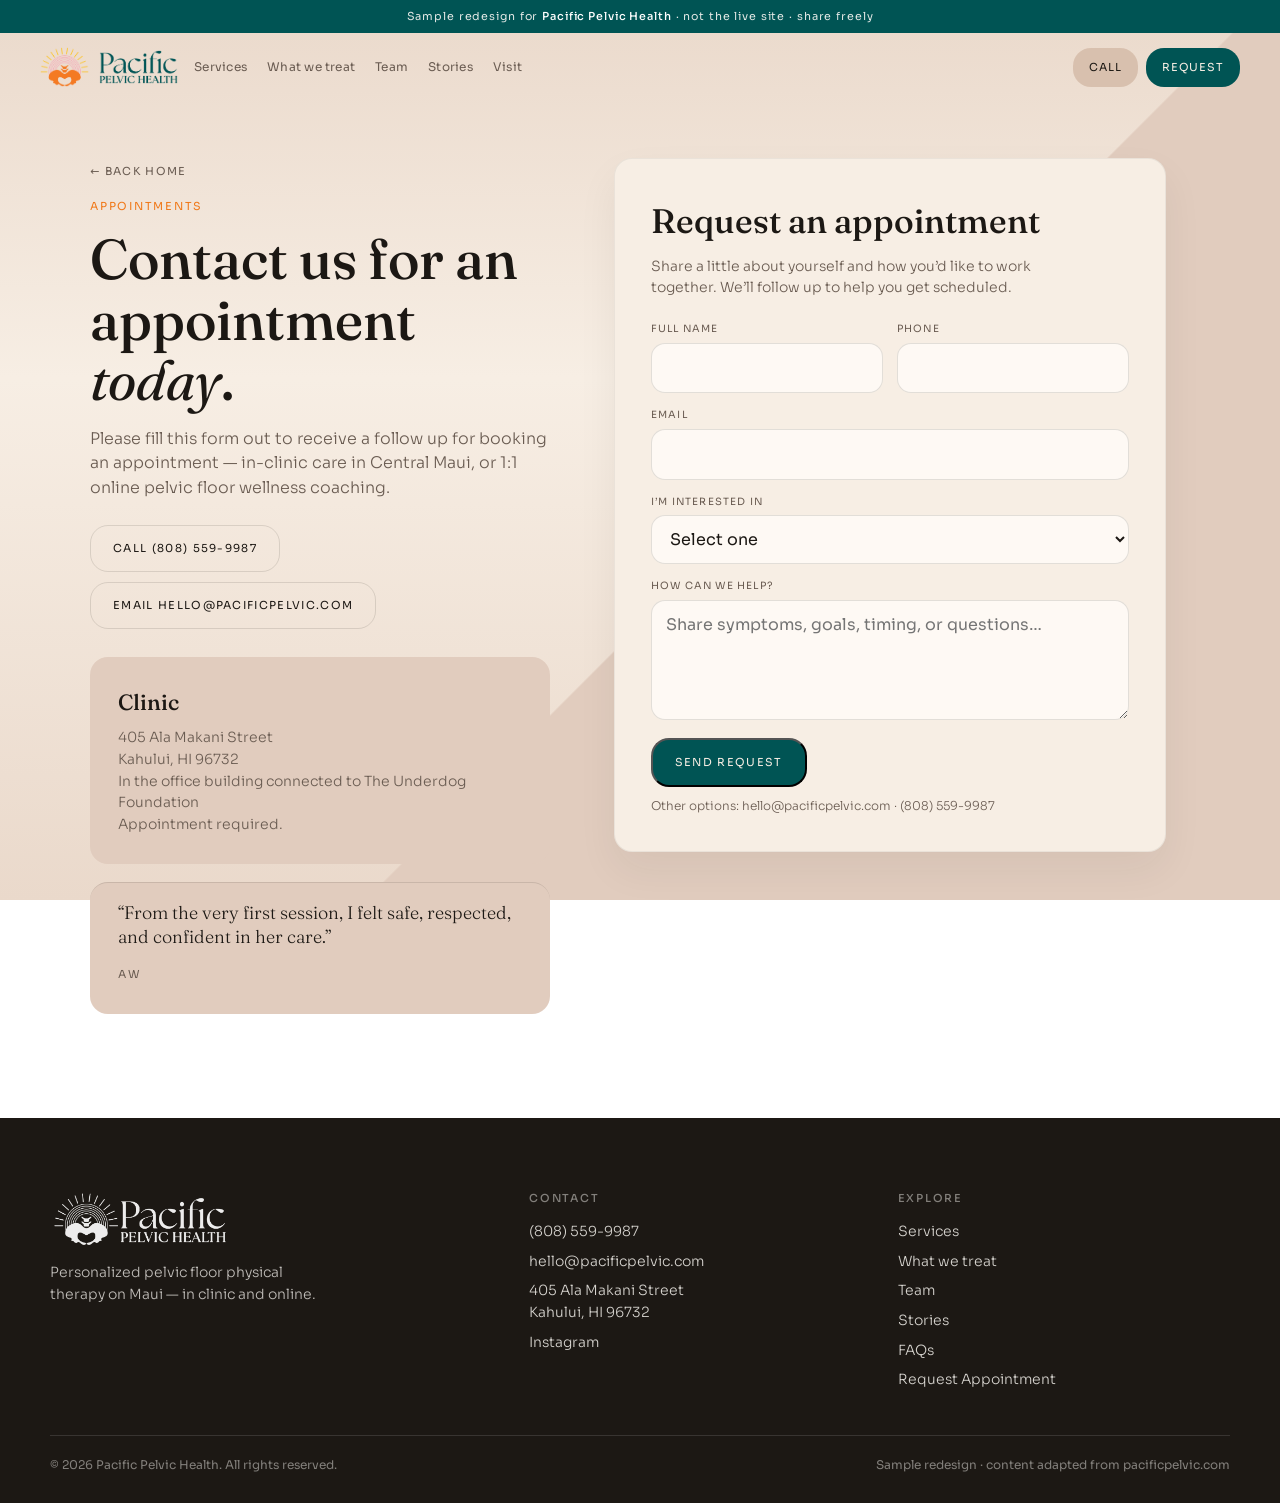
==== request.html @ 2a0bdef5 "Backup full Pacific Pelvic sample: pages, lightboxes, and mobile polish. Ship appointment/clinic/onl" ====
<!DOCTYPE html>
<html lang="en">
<head>
  <meta charset="UTF-8" />
  <meta name="viewport" content="width=device-width, initial-scale=1" />
  <title>Request Appointment — Pacific Pelvic Health Sample</title>
  <meta name="description" content="Contact Pacific Pelvic Health for an appointment today — in-clinic pelvic floor physical therapy or 1:1 online coaching." />
  <link rel="preconnect" href="https://fonts.googleapis.com" />
  <link rel="preconnect" href="https://fonts.gstatic.com" crossorigin />
  <link href="https://fonts.googleapis.com/css2?family=Fraunces:ital,opsz,wght@0,9..144,400;0,9..144,500;0,9..144,600;1,9..144,400;1,9..144,500&family=Sora:wght@300;400;500;600&display=swap" rel="stylesheet" />
  <link rel="stylesheet" href="styles.css" />
</head>
<body>
  <div class="sample-banner">Sample redesign for <strong>Pacific Pelvic Health</strong> · not the live site · share freely</div>

  <div class="nav-drawer-backdrop" id="navBackdrop" hidden></div>
  <header class="nav" id="nav">
    <a class="nav-brand" href="index.html" aria-label="Pacific Pelvic Health — home">
      <img class="nav-brand-mark" src="assets/pph-mark.png" alt="" width="48" height="39" decoding="async" />
      <img class="nav-brand-word" src="assets/pph-wordmark.png" alt="Pacific Pelvic Health" width="92" height="40" decoding="async" />
    </a>
    <nav class="nav-links" aria-label="Primary">
      <a href="index.html#care">Services</a>
      <a href="index.html#treat">What we treat</a>
      <a href="index.html#team">Team</a>
      <a href="index.html#voices">Stories</a>
      <a href="index.html#visit">Visit</a>
    </nav>
    <div class="nav-actions">
      <a class="nav-pill" href="tel:+18085599987">Call</a>
      <a class="nav-pill is-dark" href="request.html">Request</a>
      <button type="button" class="nav-menu-btn" id="navMenuBtn" aria-expanded="false" aria-controls="navDrawer">Menu</button>
    </div>
    <div class="nav-drawer" id="navDrawer" hidden>
      <a href="index.html#care">Services</a>
      <a href="index.html#treat">What we treat</a>
      <a href="index.html#team">Team</a>
      <a href="index.html#voices">Stories</a>
      <a href="index.html#visit">Visit</a>
      <a href="index.html#faqs">FAQs</a>
      <a href="request.html">Request Appointment</a>
    </div>
  </header>

  <main>
    <div class="request-layout">
      <div>
        <a class="back-link" href="index.html">← Back home</a>
        <p class="page-kicker">Appointments</p>
        <h1 class="page-title">Contact us for an appointment <em>today</em>.</h1>
        <p class="page-lead">Please fill this form out to receive a follow up for booking an appointment — in-clinic care in Central Maui, or 1:1 online pelvic floor wellness coaching.</p>
        <div class="page-actions" style="margin-bottom:28px;">
          <a class="btn btn-ghost" href="tel:+18085599987">Call (808) 559-9987</a>
          <a class="btn btn-ghost" href="mailto:hello@pacificpelvic.com">Email hello@pacificpelvic.com</a>
        </div>
        <div class="request-aside">
          <div class="request-card">
            <h3>Clinic</h3>
            <p>405 Ala Makani Street<br />Kahului, HI 96732<br />In the office building connected to The Underdog Foundation<br />Appointment required.</p>
          </div>
          <div class="request-card request-quote">
            <p>“From the very first session, I felt safe, respected, and confident in her care.”</p>
            <cite>AW</cite>
          </div>
        </div>
      </div>

      <div class="request-panel">
        <h2>Request an appointment</h2>
        <p>Share a little about yourself and how you’d like to work together. We’ll follow up to help you get scheduled.</p>
        <div class="request-success" id="requestSuccess" role="status">Thank you — this sample form is ready for booking. On the live site, your request would be sent to Pacific Pelvic Health for follow-up.</div>
        <form id="requestForm" novalidate>
          <div class="form-grid">
            <div class="form-field">
              <label for="name">Full name</label>
              <input id="name" name="name" type="text" autocomplete="name" required />
            </div>
            <div class="form-field">
              <label for="phone">Phone</label>
              <input id="phone" name="phone" type="tel" autocomplete="tel" required />
            </div>
            <div class="form-field is-full">
              <label for="email">Email</label>
              <input id="email" name="email" type="email" autocomplete="email" required />
            </div>
            <div class="form-field is-full">
              <label for="path">I’m interested in</label>
              <select id="path" name="path" required>
                <option value="">Select one</option>
                <option value="clinic">In-clinic pelvic floor physical therapy</option>
                <option value="online">1:1 online pelvic floor wellness coaching</option>
                <option value="either">Not sure yet — help me choose</option>
              </select>
            </div>
            <div class="form-field is-full">
              <label for="message">How can we help?</label>
              <textarea id="message" name="message" placeholder="Share symptoms, goals, timing, or questions…"></textarea>
            </div>
          </div>
          <div class="form-actions">
            <button type="submit" class="btn btn-sea">Send request</button>
            <span class="form-note">Other options: <a href="mailto:hello@pacificpelvic.com">hello@pacificpelvic.com</a> · <a href="tel:+18085599987">(808) 559-9987</a></span>
          </div>
        </form>
      </div>
    </div>
  </main>

  <footer class="site-footer">
    <div class="footer-grid">
      <div class="footer-brand">
        <img src="assets/pph-logo.png" alt="Pacific Pelvic Health" width="180" height="58" decoding="async" />
        <p>Personalized pelvic floor physical therapy on Maui — in clinic and online.</p>
      </div>
      <div class="footer-col">
        <h4>Contact</h4>
        <a href="tel:+18085599987">(808) 559-9987</a>
        <a href="mailto:hello@pacificpelvic.com">hello@pacificpelvic.com</a>
        <p>405 Ala Makani Street<br />Kahului, HI 96732</p>
        <a href="https://instagram.com/pacificpelvichealth" target="_blank" rel="noopener">Instagram</a>
      </div>
      <div class="footer-col">
        <h4>Explore</h4>
        <a href="index.html#care">Services</a>
        <a href="index.html#treat">What we treat</a>
        <a href="index.html#team">Team</a>
        <a href="index.html#voices">Stories</a>
        <a href="index.html#faqs">FAQs</a>
        <a href="request.html">Request Appointment</a>
      </div>
    </div>
    <div class="footer-bottom">
      <span>© <span id="year"></span> Pacific Pelvic Health. All rights reserved.</span>
      <span>Sample redesign · content adapted from pacificpelvic.com</span>
    </div>
  </footer>

  <script src="site-nav.js"></script>
  <script>
    (function () {
      const form = document.getElementById('requestForm');
      const success = document.getElementById('requestSuccess');
      if (!form || !success) return;
      form.addEventListener('submit', (e) => {
        e.preventDefault();
        if (!form.checkValidity()) {
          form.reportValidity();
          return;
        }
        success.classList.add('is-visible');
        form.reset();
        success.scrollIntoView({ behavior: 'smooth', block: 'nearest' });
      });
    })();
  </script>
</body>
</html>
---- styles.css ----
:root {
      --ink: #1c1814;
      --ink-soft: #6a5c52;
      --cream: #ead9cb;
      --cream-deep: #e1ccbe;
      --paper: #f7eee4;
      --sea: #005454;
      --sea-soft: #d8c0ae;
      --lagoon: #f07818;
      --blush: #f09ca8;
      --gold: #fcb40c;
      --line: rgba(28, 24, 20, 0.12);
      --font-display: "Fraunces", Georgia, serif;
      --font-sans: "Sora", system-ui, sans-serif;
      --ease: cubic-bezier(0.22, 1, 0.36, 1);
      --radius: 18px;
      --radius-sm: 14px;
      --radius-arch: 180px 180px 18px 18px;
      --nav-h: 72px;
    }
    * { box-sizing: border-box; margin: 0; padding: 0; }
    html { scroll-behavior: smooth; }
    body {
      font-family: var(--font-sans);
      color: var(--ink);
      background:
        linear-gradient(135deg, transparent 58%, var(--cream-deep) 58.1%),
        linear-gradient(180deg, var(--cream) 0%, var(--paper) 42%, var(--cream) 100%);
      background-attachment: fixed;
      line-height: 1.55;
      -webkit-font-smoothing: antialiased;
    }
    a { color: inherit; text-decoration: none; }
    img { display: block; max-width: 100%; }
    button { font: inherit; }

    .sample-banner {
      position: sticky; top: 0; z-index: 60;
      background: var(--sea);
      color: rgba(255,252,248,0.88);
      font-size: 11px; letter-spacing: 0.08em;
      text-align: center; padding: 8px 16px;
    }
    .sample-banner strong { color: #fff; font-weight: 500; }

    .nav {
      position: sticky; top: 33px; z-index: 50;
      display: flex; align-items: center; justify-content: space-between; gap: 16px;
      padding: 14px clamp(16px, 4vw, 40px);
      background: transparent;
      border-bottom: 1px solid transparent;
      transition: background 0.35s ease, border-color 0.35s ease, box-shadow 0.35s ease, backdrop-filter 0.35s ease;
    }
    .nav.is-solid {
      background: rgba(255, 252, 248, 0.94);
      backdrop-filter: blur(14px);
      border-bottom-color: rgba(28, 24, 20, 0.08);
      box-shadow: 0 10px 30px rgba(28, 24, 20, 0.04);
    }
    .nav-brand { display: flex; align-items: center; gap: 10px; line-height: 0; z-index: 1; }
    .nav-brand-mark { height: 40px; width: auto; }
    .nav-brand-word { height: 34px; width: auto; }
    .nav-links {
      display: flex; align-items: center; gap: 20px;
      font-size: 12px; color: var(--ink-soft); letter-spacing: 0.02em;
    }
    .nav-links a:hover { color: var(--ink); }
    .nav-actions { display: flex; gap: 8px; flex-shrink: 0; margin-left: auto; }
    .nav-pill {
      font-size: 11px; letter-spacing: 0.08em; text-transform: uppercase;
      padding: 11px 16px; background: var(--sea-soft); color: var(--ink);
      border-radius: var(--radius);
      transition: background 0.25s var(--ease), transform 0.25s var(--ease);
    }
    .nav-pill:hover { background: #cbb29e; transform: translateY(-1px); }
    .nav-pill.is-dark { background: var(--sea); color: var(--paper); }
    .nav-pill.is-dark:hover { background: #046868; }

    .btn {
      display: inline-flex; align-items: center; justify-content: center;
      font-size: 11px; letter-spacing: 0.12em; text-transform: uppercase;
      padding: 14px 22px;
      border-radius: var(--radius);
      transition: transform 0.25s var(--ease), background 0.25s, color 0.25s, border-color 0.25s;
    }
    .btn-primary { background: var(--sea-soft); color: var(--ink); }
    .btn-primary:hover { transform: translateY(-1px); background: #cbb29e; }
    .btn-ghost { border: 1px solid var(--line); color: var(--ink); background: transparent; }
    .btn-ghost:hover { border-color: var(--ink); }
    .btn-sea { background: var(--sea); color: var(--paper); }
    .btn-sea:hover { background: #046868; transform: translateY(-1px); }

    .hero {
      display: grid; grid-template-columns: 1.05fr 0.95fr;
      gap: clamp(28px, 5vw, 64px); align-items: center;
      max-width: 1240px; margin: 0 auto;
      padding: clamp(28px, 6vh, 64px) clamp(16px, 5vw, 48px) clamp(48px, 8vh, 88px);
      min-height: calc(100svh - 100px);
    }
    .hero-copy { animation: rise 1s var(--ease) both; max-width: 34rem; }
    .hero-eyebrow {
      display: inline-flex; align-items: center; gap: 12px;
      font-family: var(--font-display); font-size: 15px; color: var(--sea); margin-bottom: 20px;
    }
    .hero-eyebrow::before { content: ""; width: 28px; height: 1px; background: var(--sea); }
    .hero-brand {
      font-family: var(--font-display);
      font-size: clamp(38px, 6.2vw, 66px); font-weight: 500;
      line-height: 1.02; letter-spacing: -0.025em; margin-bottom: 16px; max-width: 12ch;
    }
    .hero-rule { width: 72px; height: 1px; background: var(--line); margin: 0 0 18px; border: 0; }
    .hero-lead {
      font-family: var(--font-display); font-style: italic;
      font-size: clamp(16px, 2vw, 20px); font-weight: 400; color: var(--ink-soft);
      line-height: 1.4; max-width: 30ch; margin-bottom: 28px;
    }
    .hero-actions { display: flex; flex-wrap: wrap; gap: 10px; }
    .hero-media { position: relative; animation: rise 1.15s var(--ease) 0.12s both; }
    .hero-media-frame {
      border-radius: var(--radius-arch); overflow: hidden; aspect-ratio: 4 / 5;
      background: var(--cream-deep); box-shadow: 0 30px 70px rgba(26, 36, 40, 0.12);
    }
    .hero-media-frame img {
      width: 100%; height: 100%; object-fit: cover; object-position: center 20%;
      transform: scale(1.04); animation: heroSettle 2.6s var(--ease) both;
    }
    .hero-media-accent {
      position: absolute; inset: auto -8% -6% auto; width: 42%; aspect-ratio: 1;
      background: linear-gradient(145deg, var(--blush), var(--cream-deep) 55%, rgba(240,120,24,0.35));
      border-radius: 50%; z-index: -1; opacity: 0.55;
    }

    .section { padding: clamp(56px, 9vw, 104px) clamp(16px, 5vw, 48px); }
    .section-inner { max-width: 1180px; margin: 0 auto; }
    .section-label {
      font-size: 11px; letter-spacing: 0.18em; text-transform: uppercase;
      color: var(--lagoon); margin-bottom: 14px;
    }
    .section-title {
      font-family: var(--font-display);
      font-size: clamp(30px, 4.8vw, 50px); font-weight: 500;
      line-height: 1.05; letter-spacing: -0.02em; max-width: 16ch; margin-bottom: 16px;
    }
    .section-title em { font-style: italic; font-weight: 400; }
    .section-copy { max-width: 46ch; color: var(--ink-soft); font-size: 16px; font-weight: 300; }

    .intro {
      display: grid; grid-template-columns: 1.05fr 0.95fr;
      gap: clamp(28px, 6vw, 72px); align-items: start;
    }
    .intro-team {
      display: grid; grid-template-columns: 1fr 1fr; gap: 14px;
      align-items: start;
    }
    .doc-card {
      margin: 0; border: 0; background: transparent; padding: 0;
      text-align: left; cursor: pointer; color: inherit;
      width: 100%;
    }
    .doc-card:focus-visible { outline: 2px solid var(--sea); outline-offset: 4px; }
    .doc-card-media {
      overflow: hidden; border-radius: var(--radius); background: var(--cream-deep);
      aspect-ratio: 4 / 5;
      transition: box-shadow 0.35s var(--ease), transform 0.35s var(--ease);
    }
    .doc-card:hover .doc-card-media,
    .doc-card:focus-visible .doc-card-media {
      box-shadow: 0 18px 40px rgba(28, 24, 20, 0.14);
      transform: translateY(-2px);
    }
    .doc-card-media img {
      width: 100%; height: 100%; object-fit: cover; object-position: center 18%;
      transition: transform 0.7s var(--ease);
    }
    .doc-card:hover .doc-card-media img,
    .doc-card:focus-visible .doc-card-media img {
      transform: scale(1.045);
    }
    .doc-card:hover .doc-card-hint,
    .doc-card:focus-visible .doc-card-hint {
      opacity: 1;
      color: var(--lagoon);
    }
    .doc-card-name {
      margin-top: 12px; font-family: var(--font-display);
      font-size: 16px; font-weight: 500; color: var(--ink);
    }
    .doc-card-role {
      display: block; margin-top: 2px; font-size: 12px; font-weight: 300; color: var(--ink-soft);
    }
    .doc-card-hint {
      display: inline-block; margin-top: 8px; font-size: 10px; letter-spacing: 0.14em;
      text-transform: uppercase; color: var(--sea); opacity: 0.75;
    }
    .intro-aside {
      margin-top: 18px; border-top: 1px solid var(--line); padding-top: 18px;
      color: var(--ink-soft); font-size: 15px; font-weight: 300;
    }

    .doc-lightbox {
      position: fixed; inset: 0; z-index: 80;
      display: flex; align-items: center; justify-content: center;
      padding: max(16px, env(safe-area-inset-top)) 16px max(16px, env(safe-area-inset-bottom));
      opacity: 0; visibility: hidden; pointer-events: none;
      transition: opacity 0.28s var(--ease), visibility 0.28s;
    }
    .doc-lightbox.is-open {
      opacity: 1; visibility: visible; pointer-events: auto;
    }
    .doc-lightbox-backdrop {
      position: absolute; inset: 0;
      background: rgba(28, 24, 20, 0.52);
      backdrop-filter: blur(10px);
      -webkit-backdrop-filter: blur(10px);
    }
    .doc-lightbox-panel {
      position: relative; z-index: 1;
      width: min(420px, 100%);
      max-height: min(92vh, 880px);
      overflow: visible;
      background: var(--paper);
      border: 1px solid rgba(255, 252, 248, 0.35);
      border-radius: 22px;
      box-shadow: 0 28px 70px rgba(28, 24, 20, 0.28);
      transform: translateY(18px) scale(0.98);
      transition: transform 0.35s var(--ease);
      touch-action: pan-y;
      display: flex; flex-direction: column;
    }
    .doc-lightbox.is-open .doc-lightbox-panel {
      transform: translateY(0) scale(1);
    }
    .doc-lightbox-panel.is-dragging {
      transition: none;
    }
    .doc-lightbox-handle {
      display: flex; justify-content: center; padding: 12px 0 4px;
      flex-shrink: 0;
    }
    .doc-lightbox-handle span {
      width: 36px; height: 4px; border-radius: 999px;
      background: rgba(28, 24, 20, 0.18);
    }
    .doc-lightbox-viewport {
      overflow: hidden; flex: 1; min-height: 0;
      border-radius: 0 0 4px 4px;
    }
    .doc-lightbox-track {
      display: flex; width: 200%; height: 100%;
      transition: transform 0.38s var(--ease);
      will-change: transform;
    }
    .doc-lightbox-track.is-swiping { transition: none; }
    .doc-lightbox-slide {
      width: 50%; height: 100%;
      padding: 4px 22px 18px;
      overflow-y: auto; overscroll-behavior: contain;
      -webkit-overflow-scrolling: touch;
    }
    .doc-lightbox-media {
      overflow: hidden; border-radius: 16px; background: var(--cream-deep);
      aspect-ratio: 4 / 5; max-height: min(44vh, 380px);
      margin: 0 auto;
    }
    .doc-lightbox-media img {
      width: 100%; height: 100%; object-fit: cover; object-position: center 18%;
    }
    .doc-lightbox-name {
      margin-top: 16px; font-family: var(--font-display);
      font-size: 22px; font-weight: 500; color: var(--ink); line-height: 1.2;
    }
    .doc-lightbox-role {
      display: block; margin-top: 4px;
      font-family: var(--font-sans); font-size: 12px; font-weight: 300;
      letter-spacing: 0.04em; color: var(--ink-soft);
    }
    .doc-lightbox-bio {
      margin-top: 14px;
      color: var(--ink-soft); font-size: 14px; font-weight: 300; line-height: 1.6;
    }
    .doc-lightbox-bio p + p { margin-top: 10px; }
    .doc-lightbox-dots {
      display: flex; justify-content: center; gap: 8px;
      padding: 0 22px 18px; flex-shrink: 0;
    }
    .doc-lightbox-dot {
      width: 7px; height: 7px; border-radius: 50%; border: 0; padding: 0;
      background: rgba(28, 24, 20, 0.18); cursor: pointer;
      transition: background 0.25s, transform 0.25s;
    }
    .doc-lightbox-dot.is-active {
      background: var(--sea); transform: scale(1.15);
    }
    .doc-lightbox-close {
      position: absolute; top: 10px; right: 12px; z-index: 2;
      width: 36px; height: 36px; border: 0; border-radius: 50%;
      background: rgba(247, 238, 228, 0.92); color: var(--ink);
      cursor: pointer; font-size: 20px; line-height: 1;
      display: grid; place-items: center;
      box-shadow: 0 4px 14px rgba(28, 24, 20, 0.08);
    }
    .doc-lightbox-close:hover { background: #fff; }
    .doc-lightbox-nav {
      display: none;
      position: absolute; top: 42%; z-index: 3;
      width: 40px; height: 40px; border: 0; border-radius: 50%;
      background: transparent; color: rgba(28, 24, 20, 0.38);
      cursor: pointer; font-size: 28px; line-height: 1;
      transition: color 0.25s, opacity 0.25s, transform 0.25s;
    }
    .doc-lightbox-nav:hover { color: var(--ink); transform: scale(1.06); }
    .doc-lightbox-nav:disabled {
      opacity: 0; pointer-events: none;
    }
    .doc-lightbox-nav.is-prev { left: -52px; }
    .doc-lightbox-nav.is-next { right: -52px; }
    @media (min-width: 961px) {
      .doc-lightbox-nav { display: grid; place-items: center; }
    }
    body.doc-lightbox-open { overflow: hidden; }

    .voice-lightbox .doc-lightbox-panel {
      width: min(520px, 100%);
      max-height: min(84vh, 720px);
    }
    .voice-lightbox .doc-lightbox-slide {
      display: flex; flex-direction: column; justify-content: center;
      padding: 8px 28px 22px;
    }
    .voice-lightbox-mark {
      font-family: var(--font-display); font-size: 42px; line-height: 1;
      color: var(--sea); opacity: 0.35; margin-bottom: 8px;
    }
    .voice-lightbox-text {
      font-family: var(--font-display);
      font-size: clamp(18px, 2.2vw, 24px);
      font-weight: 400; line-height: 1.4; color: var(--ink);
    }
    .voice-lightbox-cite {
      display: block; margin-top: 22px;
      font-family: var(--font-sans); font-style: normal;
      font-size: 11px; letter-spacing: 0.16em; text-transform: uppercase;
      color: var(--ink-soft);
    }

    .paths { background: linear-gradient(180deg, rgba(42,85,89,0.05), transparent 50%), var(--cream-deep); }
    .paths-grid { display: grid; grid-template-columns: 1fr 1fr; gap: 18px; margin-top: 36px; }
    .path {
      background: var(--paper); padding: clamp(22px, 3vw, 36px);
      border: 1px solid rgba(26,36,40,0.06); min-height: 280px;
      border-radius: var(--radius); overflow: hidden;
      display: flex; flex-direction: column; justify-content: space-between;
      transition: transform 0.35s var(--ease), box-shadow 0.35s var(--ease);
    }
    .path:hover { transform: translateY(-4px); box-shadow: 0 18px 40px rgba(26,36,40,0.08); }
    .path-media {
      margin: -clamp(22px, 3vw, 36px) -clamp(22px, 3vw, 36px) 20px;
      overflow: hidden; aspect-ratio: 16 / 10; background: var(--cream-deep);
    }
    .path-media img { width: 100%; height: 100%; object-fit: cover; }
    .path-num { font-size: 11px; letter-spacing: 0.16em; text-transform: uppercase; color: var(--lagoon); margin-bottom: 14px; }
    .path h3 {
      font-family: var(--font-display); font-size: clamp(24px, 2.8vw, 32px);
      font-weight: 500; line-height: 1.1; margin-bottom: 12px;
    }
    .path p { color: var(--ink-soft); font-weight: 300; font-size: 15px; max-width: 34ch; }
    .path a {
      margin-top: 24px; font-size: 11px; letter-spacing: 0.14em; text-transform: uppercase;
      color: var(--sea); border-bottom: 1px solid rgba(42,85,89,0.28);
      padding-bottom: 4px; align-self: flex-start;
    }

    .treat-grid {
      display: grid; grid-template-columns: repeat(3, 1fr); gap: 12px; margin-top: 36px;
    }
    .treat-card {
      background: var(--paper); border: 1px solid var(--line); padding: 22px 20px;
      min-height: 160px; border-radius: var(--radius);
      transition: border-color 0.25s, transform 0.3s var(--ease);
    }
    .treat-card:hover { border-color: rgba(0,84,84,0.28); transform: translateY(-2px); }
    .treat-card h3 {
      font-family: var(--font-display); font-size: 20px; font-weight: 500; margin-bottom: 8px;
    }
    .treat-card p { font-size: 13px; color: var(--ink-soft); font-weight: 300; line-height: 1.5; }
    .treat-story {
      display: grid; grid-template-columns: 0.9fr 1.1fr; gap: 18px;
      margin-top: 18px; align-items: stretch;
    }
    .treat-story figure {
      margin: 0; overflow: hidden; border-radius: var(--radius); background: var(--cream-deep);
      min-height: 320px;
    }
    .treat-story img { width: 100%; height: 100%; object-fit: cover; filter: grayscale(1); }
    .treat-story-copy {
      background: var(--sea); color: var(--paper); padding: clamp(28px, 4vw, 40px);
      border-radius: var(--radius);
      display: flex; flex-direction: column; justify-content: center;
    }
    .treat-story-copy h3 {
      font-family: var(--font-display); font-size: clamp(26px, 3vw, 34px);
      font-weight: 500; line-height: 1.1; margin-bottom: 12px; max-width: 12ch;
    }
    .treat-story-copy p { color: rgba(255,252,248,0.78); font-weight: 300; max-width: 36ch; }

    .included { background: var(--paper); border-top: 1px solid var(--line); border-bottom: 1px solid var(--line); }
    .included-grid {
      display: grid; grid-template-columns: 0.9fr 1.1fr; gap: clamp(24px, 5vw, 56px);
      align-items: start; margin-top: 32px;
    }
    .included-list { list-style: none; }
    .included-list li {
      padding: 14px 0; border-bottom: 1px solid var(--line);
      font-size: 15px; color: var(--ink-soft); font-weight: 300;
      display: grid; grid-template-columns: 28px 1fr; gap: 8px;
    }
    .included-list li::before {
      content: ""; width: 7px; height: 7px; margin-top: 8px; border-radius: 50%;
      background: var(--lagoon); box-shadow: 0 0 0 3px rgba(240,120,24,0.15);
    }
    .included-photo {
      margin-top: 22px; overflow: hidden; border-radius: var(--radius); aspect-ratio: 4 / 5;
      background: var(--cream-deep);
    }
    .included-photo img { width: 100%; height: 100%; object-fit: cover; object-position: center 30%; }

    .place-gallery {
      display: grid; grid-template-columns: 1.15fr 0.85fr 0.85fr;
      grid-template-rows: auto auto; gap: 10px; margin-top: 36px;
    }
    .place-gallery figure { margin: 0; overflow: hidden; border-radius: var(--radius); background: var(--cream-deep); }
    .place-gallery img { width: 100%; height: 100%; object-fit: cover; }
    .place-gallery .place-lg { grid-row: 1 / span 2; min-height: 420px; }
    .place-gallery .place-wide { grid-column: 2 / span 2; aspect-ratio: 16 / 9; min-height: 180px; }
    .place-gallery .place-sm { aspect-ratio: 4 / 5; min-height: 220px; }

    .cta {
      display: grid; grid-template-columns: 1.15fr 0.85fr; gap: 36px; align-items: center;
      margin-top: clamp(40px, 7vw, 72px);
    }
    .cta-panel {
      background: var(--ink); color: var(--paper); padding: clamp(28px, 4vw, 44px);
      min-height: 300px; display: flex; flex-direction: column; justify-content: space-between;
      border-radius: var(--radius);
      background-image: radial-gradient(600px 280px at 100% 0%, rgba(111,148,146,0.28), transparent 60%);
    }
    .cta-panel h2 {
      font-family: var(--font-display); font-size: clamp(30px, 3.8vw, 46px);
      font-weight: 500; line-height: 1.05; max-width: 10ch;
    }
    .cta-panel p { margin: 14px 0 24px; color: rgba(255,252,248,0.72); font-weight: 300; max-width: 32ch; }
    .cta-meta { font-size: 14px; color: var(--ink-soft); font-weight: 300; }
    .cta-meta a { color: var(--sea); border-bottom: 1px solid rgba(42,85,89,0.25); }
    .cta-meta div + div { margin-top: 10px; }

    .voices { background: var(--sea); color: #f3f8f7; }
    .voices .section-label { color: var(--blush); }
    .voices .section-title { color: var(--paper); max-width: 16ch; }
    .voices-grid { display: grid; grid-template-columns: repeat(3, 1fr); gap: 22px; margin-top: 36px; }
    .quote {
      border: 0; background: transparent; color: inherit; font: inherit;
      text-align: left; width: 100%; cursor: pointer;
      border-top: 1px solid rgba(247,250,249,0.22); padding: 20px 0 0;
      transition: opacity 0.3s var(--ease), transform 0.3s var(--ease);
    }
    .quote:focus-visible { outline: 2px solid var(--blush); outline-offset: 6px; }
    .quote:hover,
    .quote:focus-visible {
      opacity: 0.92;
      transform: translateY(-3px);
    }
    .quote p {
      font-family: var(--font-display); font-size: clamp(17px, 1.8vw, 21px);
      font-weight: 400; line-height: 1.35; margin-bottom: 16px;
    }
    .quote cite {
      font-style: normal; font-size: 11px; letter-spacing: 0.16em;
      text-transform: uppercase; opacity: 0.65;
      display: flex; align-items: center; justify-content: space-between; gap: 12px;
    }
    .quote-hint {
      letter-spacing: 0.12em; opacity: 0.72; font-size: 10px;
      color: var(--blush);
      transition: opacity 0.25s, transform 0.25s;
    }
    .quote-hint::after { content: " →"; }
    .quote:hover .quote-hint,
    .quote:focus-visible .quote-hint {
      opacity: 1;
      transform: translateX(2px);
    }

    .faqs-list { margin-top: 28px; max-width: 820px; }
    .faq {
      border-bottom: 1px solid var(--line);
    }
    .faq summary {
      list-style: none; cursor: pointer; padding: 18px 0;
      font-family: var(--font-display); font-size: 20px; font-weight: 500;
      display: flex; justify-content: space-between; gap: 16px; align-items: baseline;
    }
    .faq summary::-webkit-details-marker { display: none; }
    .faq summary::after {
      content: "+"; font-family: var(--font-sans); font-size: 18px; color: var(--sea);
    }
    .faq[open] summary::after { content: "–"; }
    .faq p {
      padding: 0 0 20px; color: var(--ink-soft); font-weight: 300;
      font-size: 15px; max-width: 58ch;
    }

    .site-footer {
      background: var(--ink); color: rgba(255,252,248,0.72);
      padding: clamp(40px, 7vw, 72px) clamp(16px, 5vw, 48px) 28px;
    }
    .footer-grid {
      max-width: 1180px; margin: 0 auto;
      display: grid; grid-template-columns: 1.2fr 0.9fr 0.9fr; gap: 36px;
      padding-bottom: 36px; border-bottom: 1px solid rgba(255,252,248,0.12);
    }
    .footer-brand img {
      height: 58px; width: auto; max-width: 200px;
      margin-bottom: 14px;
      filter: brightness(0) invert(1); opacity: 0.92;
      object-fit: contain; object-position: left center;
    }
    .footer-brand p { font-size: 14px; font-weight: 300; max-width: 28ch; line-height: 1.55; }
    .footer-col h4 {
      font-size: 11px; letter-spacing: 0.16em; text-transform: uppercase;
      color: rgba(255,252,248,0.45); margin-bottom: 14px; font-weight: 500;
    }
    .footer-col a, .footer-col p {
      display: block; font-size: 14px; font-weight: 300; margin-bottom: 8px;
      color: rgba(255,252,248,0.82);
    }
    .footer-col a:hover { color: #fff; }
    .footer-bottom {
      max-width: 1180px; margin: 0 auto; padding-top: 20px;
      display: flex; flex-wrap: wrap; gap: 10px 24px; justify-content: space-between;
      font-size: 12px; color: rgba(255,252,248,0.45);
    }

    @keyframes heroSettle { from { transform: scale(1.08); } to { transform: scale(1.02); } }
    @keyframes rise {
      from { opacity: 0; transform: translateY(22px); }
      to { opacity: 1; transform: translateY(0); }
    }

    .nav-menu-btn {
      display: none;
      border: 1px solid var(--line);
      background: transparent;
      color: var(--ink);
      font-size: 10px;
      letter-spacing: 0.12em;
      text-transform: uppercase;
      padding: 10px 12px;
      border-radius: var(--radius);
      cursor: pointer;
      flex-shrink: 0;
    }
    .nav-menu-btn[aria-expanded="true"] {
      background: var(--sea);
      color: var(--paper);
      border-color: var(--sea);
    }
    .nav-drawer {
      display: none;
      position: absolute;
      left: clamp(16px, 4vw, 40px);
      right: clamp(16px, 4vw, 40px);
      top: calc(100% + 8px);
      background: rgba(255, 252, 248, 0.97);
      backdrop-filter: blur(14px);
      border: 1px solid rgba(28, 24, 20, 0.08);
      box-shadow: 0 18px 40px rgba(28, 24, 20, 0.1);
      border-radius: var(--radius);
      padding: 10px;
      z-index: 60;
    }
    .nav-drawer a {
      display: block;
      padding: 14px 12px;
      font-size: 13px;
      color: var(--ink);
      border-bottom: 1px solid rgba(28, 24, 20, 0.06);
    }
    .nav-drawer a:last-child { border-bottom: 0; }
    .nav-drawer a:hover { color: var(--sea); }
    .nav.is-menu-open { z-index: 70; }
    body.nav-menu-open { overflow: hidden; }
    .nav-drawer-backdrop {
      display: none;
      position: fixed; inset: 0; z-index: 55;
      background: rgba(28, 24, 20, 0.28);
    }
    body.nav-menu-open .nav-drawer-backdrop { display: block; }

    @media (max-width: 960px) {
      .nav { gap: 10px; }
      .nav-brand-mark { height: 34px; }
      .nav-brand-word { height: 28px; }
      .nav-links { display: none; }
      .nav-menu-btn { display: inline-flex; align-items: center; justify-content: center; }
      .nav-actions { gap: 6px; }
      .nav-pill {
        padding: 8px 9px;
        font-size: 8px;
        letter-spacing: 0.05em;
      }
      .nav-menu-btn {
        padding: 8px 9px;
        font-size: 8px;
      }
      .nav.is-menu-open .nav-drawer { display: block; }

      .hero, .intro, .paths-grid, .cta, .voices-grid, .included-grid, .treat-story, .footer-grid {
        grid-template-columns: 1fr;
      }
      .treat-grid { grid-template-columns: 1fr 1fr; }
      .hero {
        min-height: auto;
        padding-top: 12px;
        display: flex;
        flex-direction: column;
        gap: 22px;
        align-items: stretch;
      }
      .hero-media {
        order: 1;
        width: min(100%, 380px);
        margin: 0 auto;
      }
      .hero-copy {
        order: 2;
        max-width: none;
      }
      .hero-media-accent {
        inset: auto -10% -8% auto;
        width: 48%;
        opacity: 0.5;
      }
      .hero-media-frame {
        aspect-ratio: 4 / 5;
        max-width: none;
        margin: 0;
      }
      .hero-brand {
        max-width: none;
        font-size: clamp(32px, 8vw, 44px);
      }
      .hero-lead { max-width: 36ch; }

      .intro { display: flex; flex-direction: column; gap: 28px; }
      .intro-copy { order: 1; }
      .intro-visual { order: 2; }

      .place-gallery {
        grid-template-columns: repeat(3, 1fr);
        gap: 10px;
      }
      .place-gallery .place-lg {
        grid-column: 1 / -1;
        grid-row: auto;
        min-height: 0;
        aspect-ratio: 5 / 4;
      }
      .place-gallery .place-wide,
      .place-gallery .place-sm {
        grid-column: auto;
        grid-row: auto;
        min-height: 0;
        aspect-ratio: 4 / 5;
      }
      .doc-lightbox-panel { width: min(100%, 400px); border-radius: 18px; }
      .doc-lightbox-slide { padding: 4px 18px 22px; }
      .doc-lightbox-name { font-size: 20px; }
      .doc-lightbox-bio { font-size: 13px; }
      .page-hero, .split, .split.is-flip, .feature-grid, .pillars {
        grid-template-columns: 1fr;
      }
    }
    @media (max-width: 560px) {
      .treat-grid { grid-template-columns: 1fr; }
      .nav { gap: 8px; padding-left: 12px; padding-right: 12px; }
      .nav-brand { gap: 7px; min-width: 0; }
      .nav-brand-mark { height: 30px; }
      .nav-brand-word { display: block; height: 24px; width: auto; max-width: 108px; }
      .nav-actions { gap: 5px; }
      .nav-pill { padding: 7px 8px; font-size: 8px; }
      .nav-menu-btn { padding: 7px 8px; font-size: 8px; }
      .place-gallery { gap: 8px; }
      .place-gallery .place-lg { aspect-ratio: 4 / 5; border-radius: 18px; }
      .place-gallery .place-wide,
      .place-gallery .place-sm { border-radius: 14px; }
      .voices-grid { grid-template-columns: 1fr; }
      .hero-media { width: min(92%, 340px); }
    }
    @media (prefers-reduced-motion: reduce) {
      *, *::before, *::after { animation: none !important; transition: none !important; }
    }

    .place-gallery figure { cursor: pointer; position: relative; }
    .place-gallery figure::after {
      content: ""; position: absolute; inset: 0; border-radius: inherit;
      box-shadow: inset 0 0 0 0 rgba(255,252,248,0.0);
      transition: box-shadow 0.3s var(--ease), background 0.3s;
      pointer-events: none;
    }
    .place-gallery figure:hover::after {
      box-shadow: inset 0 0 0 2px rgba(255,252,248,0.55);
      background: rgba(28,24,20,0.04);
    }
    .place-gallery img { transition: transform 0.7s var(--ease); }
    .place-gallery figure:hover img { transform: scale(1.03); }

    .place-lightbox .doc-lightbox-panel {
      width: min(720px, 94vw);
      max-height: min(92vh, 900px);
      background: transparent;
      border: 0;
      box-shadow: none;
      overflow: visible;
    }
    .place-lightbox .doc-lightbox-handle { display: none; }
    .place-lightbox .doc-lightbox-close {
      top: -6px; right: -6px;
      background: rgba(247, 238, 228, 0.95);
    }
    .place-lightbox .doc-lightbox-viewport {
      border-radius: 18px; overflow: hidden;
      background: var(--paper);
      box-shadow: 0 28px 70px rgba(28, 24, 20, 0.28);
    }
    .place-lightbox .doc-lightbox-slide {
      padding: 0; height: auto; overflow: hidden;
      display: flex; align-items: center; justify-content: center;
      background: var(--cream-deep);
    }
    .place-lightbox .doc-lightbox-slide img {
      width: 100%; height: min(78vh, 820px); object-fit: contain;
      background: var(--cream-deep);
    }
    .place-lightbox .doc-lightbox-dots {
      padding: 14px 0 0;
    }
    .place-lightbox .doc-lightbox-dot {
      background: rgba(255,252,248,0.35);
    }
    .place-lightbox .doc-lightbox-dot.is-active { background: #fff; }
    .place-lightbox .doc-lightbox-nav {
      color: rgba(255,252,248,0.55);
    }
    .place-lightbox .doc-lightbox-nav:hover { color: #fff; }

    /* Inner pages */
    .page-hero {
      display: grid; grid-template-columns: 1.05fr 0.95fr;
      gap: clamp(28px, 5vw, 64px); align-items: end;
      padding: clamp(28px, 5vw, 56px) clamp(16px, 4vw, 40px) 0;
      max-width: 1180px; margin: 0 auto;
    }
    .page-hero-copy { padding-bottom: 18px; }
    .page-hero-media {
      overflow: hidden; border-radius: var(--radius); background: var(--cream-deep);
      aspect-ratio: 4 / 5; max-height: 560px;
    }
    .page-hero-media img { width: 100%; height: 100%; object-fit: cover; }
    .page-kicker {
      font-size: 11px; letter-spacing: 0.16em; text-transform: uppercase;
      color: var(--lagoon); margin-bottom: 14px;
    }
    .page-title {
      font-family: var(--font-display);
      font-size: clamp(34px, 5vw, 56px); font-weight: 500; line-height: 1.08;
      max-width: 14ch;
    }
    .page-title em { font-style: italic; font-weight: 400; }
    .page-lead {
      margin-top: 16px; max-width: 42ch; color: var(--ink-soft);
      font-size: 16px; font-weight: 300;
    }
    .page-actions { display: flex; flex-wrap: wrap; gap: 10px; margin-top: 24px; }
    .feature-grid {
      display: grid; grid-template-columns: repeat(2, 1fr);
      gap: 16px; margin-top: 28px;
    }
    .feature {
      background: var(--paper); border: 1px solid rgba(26,36,40,0.06);
      padding: clamp(18px, 2.5vw, 28px);
      border-radius: var(--radius);
      transition: transform 0.3s var(--ease), box-shadow 0.3s var(--ease);
    }
    .feature:hover { transform: translateY(-3px); box-shadow: 0 16px 36px rgba(26,36,40,0.08); }
    .feature h3 {
      font-family: var(--font-display); font-size: 22px; font-weight: 500;
      margin-bottom: 8px;
    }
    .feature p { color: var(--ink-soft); font-size: 14px; font-weight: 300; }
    .split {
      display: grid; grid-template-columns: 0.9fr 1.1fr;
      gap: clamp(24px, 5vw, 56px); align-items: center;
    }
    .split.is-flip { grid-template-columns: 1.1fr 0.9fr; }
    .split-media {
      overflow: hidden; border-radius: var(--radius); background: var(--cream-deep);
      aspect-ratio: 5 / 4;
    }
    .split-media img { width: 100%; height: 100%; object-fit: cover; }
    .pillars { display: grid; grid-template-columns: repeat(3, 1fr); gap: 16px; margin-top: 28px; }
    .pillar {
      padding: 22px 18px; border-top: 1px solid var(--line);
    }
    .pillar h3 {
      font-family: var(--font-display); font-size: 22px; margin-bottom: 8px;
    }
    .pillar p { color: var(--ink-soft); font-size: 14px; font-weight: 300; }
    .back-link {
      display: inline-flex; align-items: center; gap: 8px;
      font-size: 11px; letter-spacing: 0.12em; text-transform: uppercase;
      color: var(--ink-soft); margin-bottom: 18px;
    }
    .back-link:hover { color: var(--ink); }
    @media (max-width: 960px) {
      .page-hero, .split, .split.is-flip, .feature-grid, .pillars {
        grid-template-columns: 1fr;
      }
      .page-hero-media { max-height: none; aspect-ratio: 5 / 6; max-width: 420px; }
    }


    /* Request appointment page */
    .request-layout {
      display: grid;
      grid-template-columns: 0.95fr 1.05fr;
      gap: clamp(28px, 5vw, 64px);
      align-items: start;
      max-width: 1180px;
      margin: 0 auto;
      padding: clamp(28px, 5vw, 56px) clamp(16px, 4vw, 40px) clamp(56px, 9vw, 104px);
    }
    .request-panel {
      background: var(--paper);
      border: 1px solid rgba(26,36,40,0.06);
      padding: clamp(22px, 3vw, 36px);
      border-radius: var(--radius);
      box-shadow: 0 18px 40px rgba(26,36,40,0.06);
    }
    .request-panel h2 {
      font-family: var(--font-display);
      font-size: clamp(26px, 3vw, 34px);
      font-weight: 500;
      margin-bottom: 8px;
    }
    .request-panel > p {
      color: var(--ink-soft);
      font-size: 14px;
      font-weight: 300;
      margin-bottom: 22px;
      max-width: 42ch;
    }
    .form-grid {
      display: grid;
      grid-template-columns: 1fr 1fr;
      gap: 14px;
    }
    .form-field { display: flex; flex-direction: column; gap: 6px; }
    .form-field.is-full { grid-column: 1 / -1; }
    .form-field label {
      font-size: 10px;
      letter-spacing: 0.12em;
      text-transform: uppercase;
      color: var(--ink-soft);
    }
    .form-field input,
    .form-field select,
    .form-field textarea {
      font: inherit;
      color: var(--ink);
      background: rgba(255,252,248,0.8);
      border: 1px solid rgba(28,24,20,0.12);
      border-radius: var(--radius-sm);
      padding: 12px 14px;
      outline: none;
      transition: border-color 0.2s, box-shadow 0.2s;
    }
    .form-field input:focus,
    .form-field select:focus,
    .form-field textarea:focus {
      border-color: var(--sea);
      box-shadow: 0 0 0 3px rgba(0,84,84,0.12);
    }
    .form-field textarea { min-height: 120px; resize: vertical; }
    .form-actions {
      margin-top: 18px;
      display: flex;
      flex-wrap: wrap;
      gap: 10px;
      align-items: center;
    }
    .form-note {
      font-size: 12px;
      color: var(--ink-soft);
      font-weight: 300;
    }
    .request-aside {
      display: grid;
      gap: 18px;
    }
    .request-card {
      background: var(--cream-deep);
      padding: clamp(18px, 2.5vw, 28px);
      border-radius: var(--radius);
    }
    .request-card h3 {
      font-family: var(--font-display);
      font-size: 22px;
      font-weight: 500;
      margin-bottom: 8px;
    }
    .request-card p,
    .request-card a {
      color: var(--ink-soft);
      font-size: 14px;
      font-weight: 300;
      line-height: 1.55;
    }
    .request-card a { color: var(--sea); }
    .request-card a:hover { color: var(--ink); }
    .request-quote {
      border-top: 1px solid rgba(28,24,20,0.12);
      padding-top: 18px;
    }
    .request-quote p {
      font-family: var(--font-display);
      font-size: 18px;
      line-height: 1.35;
      color: var(--ink);
      margin-bottom: 12px;
    }
    .request-quote cite {
      font-style: normal;
      font-size: 11px;
      letter-spacing: 0.14em;
      text-transform: uppercase;
      color: var(--ink-soft);
    }
    .request-success {
      display: none;
      padding: 18px;
      background: rgba(0,84,84,0.08);
      border: 1px solid rgba(0,84,84,0.18);
      border-radius: var(--radius);
      color: var(--sea);
      font-size: 14px;
      font-weight: 300;
      margin-bottom: 16px;
    }
    .request-success.is-visible { display: block; }
    @media (max-width: 960px) {
      .request-layout, .form-grid { grid-template-columns: 1fr; }
    }
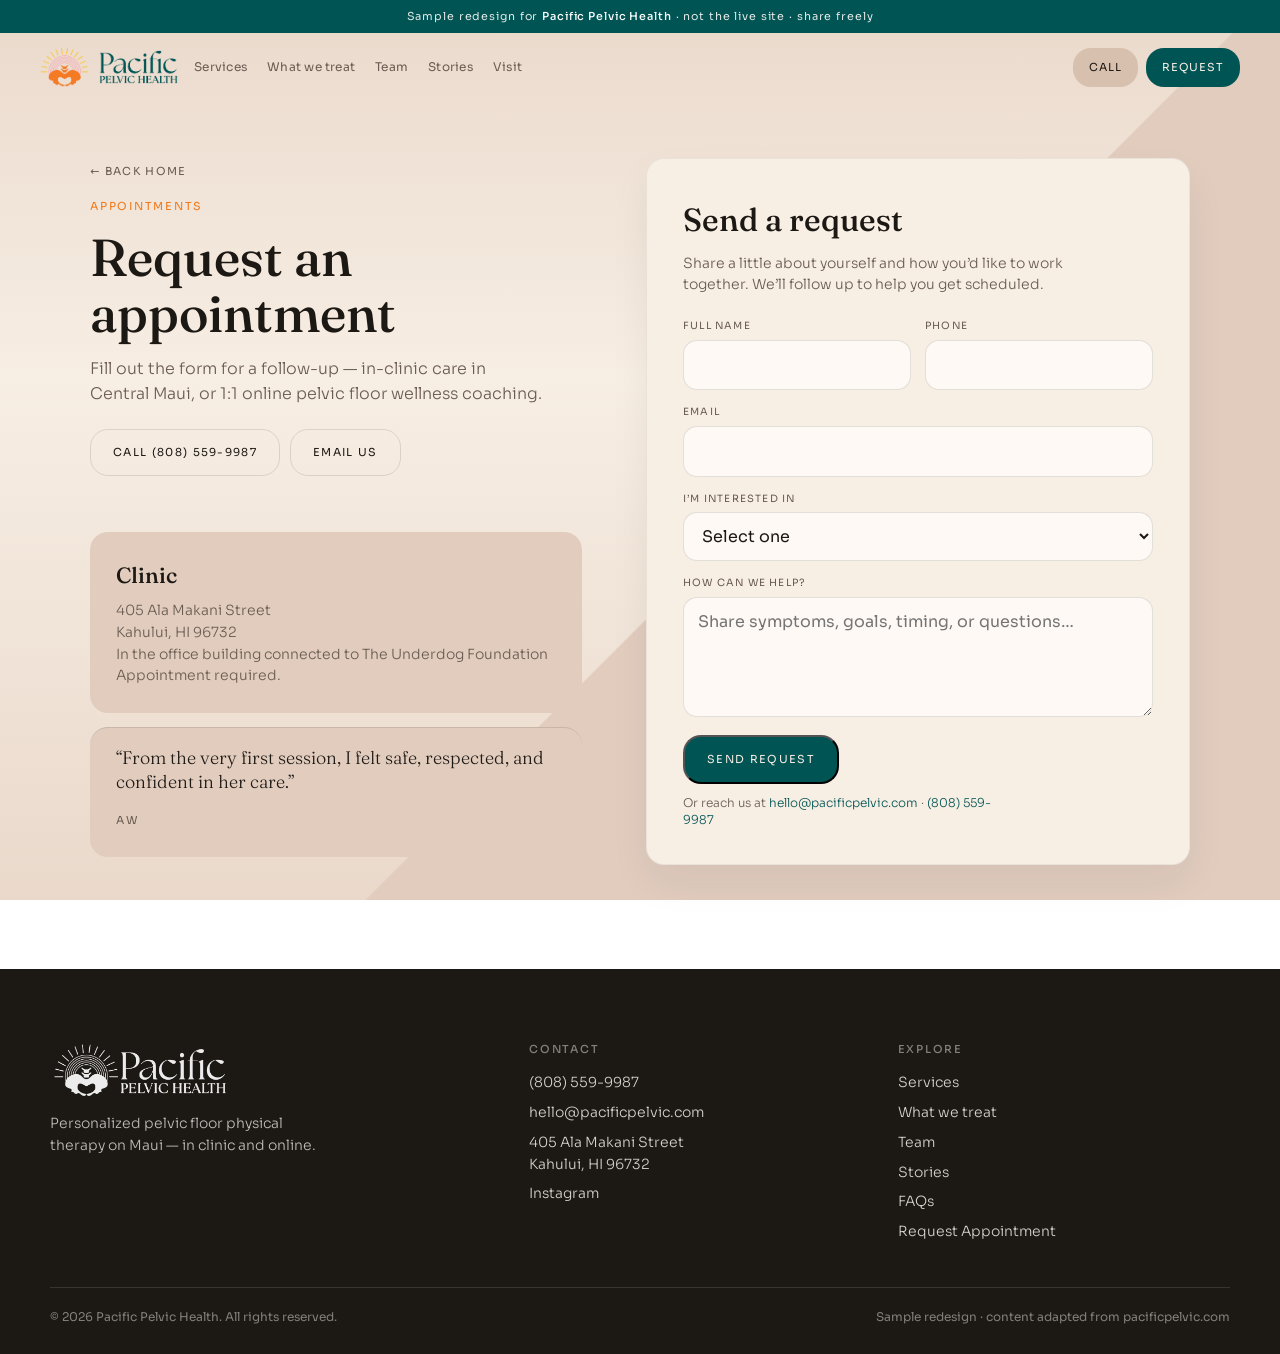
==== commit 0eab7b4f: "Polish mobile request page, doctor feature, and lightbox gestures. Locks page scroll in doctor popup" ====
--- a/request.html
+++ b/request.html
@@ -44,29 +44,19 @@
 
   <main>
     <div class="request-layout">
-      <div>
+      <div class="request-intro">
         <a class="back-link" href="index.html">← Back home</a>
         <p class="page-kicker">Appointments</p>
-        <h1 class="page-title">Contact us for an appointment <em>today</em>.</h1>
-        <p class="page-lead">Please fill this form out to receive a follow up for booking an appointment — in-clinic care in Central Maui, or 1:1 online pelvic floor wellness coaching.</p>
-        <div class="page-actions" style="margin-bottom:28px;">
+        <h1 class="page-title">Request an appointment</h1>
+        <p class="page-lead">Fill out the form for a follow-up — in-clinic care in Central Maui, or 1:1 online pelvic floor wellness coaching.</p>
+        <div class="request-quick">
           <a class="btn btn-ghost" href="tel:+18085599987">Call (808) 559-9987</a>
-          <a class="btn btn-ghost" href="mailto:hello@pacificpelvic.com">Email hello@pacificpelvic.com</a>
-        </div>
-        <div class="request-aside">
-          <div class="request-card">
-            <h3>Clinic</h3>
-            <p>405 Ala Makani Street<br />Kahului, HI 96732<br />In the office building connected to The Underdog Foundation<br />Appointment required.</p>
-          </div>
-          <div class="request-card request-quote">
-            <p>“From the very first session, I felt safe, respected, and confident in her care.”</p>
-            <cite>AW</cite>
-          </div>
+          <a class="btn btn-ghost" href="mailto:hello@pacificpelvic.com">Email us</a>
         </div>
       </div>
 
       <div class="request-panel">
-        <h2>Request an appointment</h2>
+        <h2>Send a request</h2>
         <p>Share a little about yourself and how you’d like to work together. We’ll follow up to help you get scheduled.</p>
         <div class="request-success" id="requestSuccess" role="status">Thank you — this sample form is ready for booking. On the live site, your request would be sent to Pacific Pelvic Health for follow-up.</div>
         <form id="requestForm" novalidate>
@@ -99,10 +89,21 @@
           </div>
           <div class="form-actions">
             <button type="submit" class="btn btn-sea">Send request</button>
-            <span class="form-note">Other options: <a href="mailto:hello@pacificpelvic.com">hello@pacificpelvic.com</a> · <a href="tel:+18085599987">(808) 559-9987</a></span>
+            <span class="form-note">Or reach us at <a href="mailto:hello@pacificpelvic.com">hello@pacificpelvic.com</a> · <a href="tel:+18085599987">(808) 559-9987</a></span>
           </div>
         </form>
       </div>
+
+      <aside class="request-aside">
+        <div class="request-card">
+          <h3>Clinic</h3>
+          <p>405 Ala Makani Street<br />Kahului, HI 96732<br />In the office building connected to The Underdog Foundation<br />Appointment required.</p>
+        </div>
+        <div class="request-card request-quote">
+          <p>“From the very first session, I felt safe, respected, and confident in her care.”</p>
+          <cite>AW</cite>
+        </div>
+      </aside>
     </div>
   </main>
 
--- a/styles.css
+++ b/styles.css
@@ -19,7 +19,7 @@
       --nav-h: 72px;
     }
     * { box-sizing: border-box; margin: 0; padding: 0; }
-    html { scroll-behavior: smooth; }
+    html { scroll-behavior: smooth; overflow-x: clip; }
     body {
       font-family: var(--font-sans);
       color: var(--ink);
@@ -29,6 +29,8 @@
       background-attachment: fixed;
       line-height: 1.55;
       -webkit-font-smoothing: antialiased;
+      overflow-x: clip;
+      width: 100%;
     }
     a { color: inherit; text-decoration: none; }
     img { display: block; max-width: 100%; }
@@ -36,6 +38,7 @@
 
     .sample-banner {
       position: sticky; top: 0; z-index: 60;
+      width: 100%;
       background: var(--sea);
       color: rgba(255,252,248,0.88);
       font-size: 11px; letter-spacing: 0.08em;
@@ -45,6 +48,7 @@
 
     .nav {
       position: sticky; top: 33px; z-index: 50;
+      width: 100%;
       display: flex; align-items: center; justify-content: space-between; gap: 16px;
       padding: 14px clamp(16px, 4vw, 40px);
       background: transparent;
@@ -144,12 +148,21 @@
     .section-title em { font-style: italic; font-weight: 400; }
     .section-copy { max-width: 46ch; color: var(--ink-soft); font-size: 16px; font-weight: 300; }
 
-    .intro {
-      display: grid; grid-template-columns: 1.05fr 0.95fr;
-      gap: clamp(28px, 6vw, 72px); align-items: start;
-    }
-    .intro-team {
-      display: grid; grid-template-columns: 1fr 1fr; gap: 14px;
+    .team-feature-head {
+      max-width: 38rem;
+      margin: 0 auto clamp(28px, 4vw, 44px);
+      text-align: center;
+    }
+    .team-feature-head .section-copy {
+      margin: 14px auto 0;
+      max-width: 42ch;
+    }
+    .team-feature-grid {
+      display: grid;
+      grid-template-columns: 1fr 1fr;
+      gap: clamp(16px, 3vw, 32px);
+      max-width: 980px;
+      margin: 0 auto;
       align-items: start;
     }
     .doc-card {
@@ -165,8 +178,8 @@
     }
     .doc-card:hover .doc-card-media,
     .doc-card:focus-visible .doc-card-media {
-      box-shadow: 0 18px 40px rgba(28, 24, 20, 0.14);
-      transform: translateY(-2px);
+      box-shadow: 0 22px 48px rgba(28, 24, 20, 0.16);
+      transform: translateY(-3px);
     }
     .doc-card-media img {
       width: 100%; height: 100%; object-fit: cover; object-position: center 18%;
@@ -174,7 +187,7 @@
     }
     .doc-card:hover .doc-card-media img,
     .doc-card:focus-visible .doc-card-media img {
-      transform: scale(1.045);
+      transform: scale(1.04);
     }
     .doc-card:hover .doc-card-hint,
     .doc-card:focus-visible .doc-card-hint {
@@ -182,19 +195,36 @@
       color: var(--lagoon);
     }
     .doc-card-name {
-      margin-top: 12px; font-family: var(--font-display);
-      font-size: 16px; font-weight: 500; color: var(--ink);
+      margin-top: 16px; font-family: var(--font-display);
+      font-size: clamp(20px, 2.4vw, 28px); font-weight: 500; color: var(--ink);
+      line-height: 1.15;
     }
     .doc-card-role {
-      display: block; margin-top: 2px; font-size: 12px; font-weight: 300; color: var(--ink-soft);
+      display: block; margin-top: 4px; font-size: 13px; font-weight: 300; color: var(--ink-soft);
     }
     .doc-card-hint {
-      display: inline-block; margin-top: 8px; font-size: 10px; letter-spacing: 0.14em;
-      text-transform: uppercase; color: var(--sea); opacity: 0.75;
-    }
-    .intro-aside {
-      margin-top: 18px; border-top: 1px solid var(--line); padding-top: 18px;
-      color: var(--ink-soft); font-size: 15px; font-weight: 300;
+      display: inline-block; margin-top: 10px; font-size: 11px; letter-spacing: 0.14em;
+      text-transform: uppercase; color: var(--sea); opacity: 0.8;
+    }
+    .team-feature-copy {
+      max-width: 52rem;
+      margin: clamp(28px, 5vw, 48px) auto 0;
+      text-align: center;
+    }
+    .team-feature-copy p {
+      color: var(--ink-soft);
+      font-size: clamp(15px, 1.6vw, 17px);
+      font-weight: 300;
+      line-height: 1.6;
+      max-width: 48ch;
+      margin: 0 auto 14px;
+    }
+    .team-feature-note {
+      margin-top: 18px !important;
+      padding-top: 18px;
+      border-top: 1px solid var(--line);
+      font-size: 14px !important;
+      max-width: 40ch !important;
     }
 
     .doc-lightbox {
@@ -203,6 +233,7 @@
       padding: max(16px, env(safe-area-inset-top)) 16px max(16px, env(safe-area-inset-bottom));
       opacity: 0; visibility: hidden; pointer-events: none;
       transition: opacity 0.28s var(--ease), visibility 0.28s;
+      overscroll-behavior: none;
     }
     .doc-lightbox.is-open {
       opacity: 1; visibility: visible; pointer-events: auto;
@@ -213,11 +244,18 @@
       backdrop-filter: blur(10px);
       -webkit-backdrop-filter: blur(10px);
     }
+    .doc-lightbox-shell {
+      position: relative;
+      z-index: 2;
+      width: min(420px, 100%);
+      max-width: 100%;
+    }
     .doc-lightbox-panel {
-      position: relative; z-index: 1;
-      width: min(420px, 100%);
+      position: relative;
+      width: 100%;
+      height: min(92vh, 880px);
       max-height: min(92vh, 880px);
-      overflow: visible;
+      overflow: hidden;
       background: var(--paper);
       border: 1px solid rgba(255, 252, 248, 0.35);
       border-radius: 22px;
@@ -225,13 +263,24 @@
       transform: translateY(18px) scale(0.98);
       transition: transform 0.35s var(--ease);
       touch-action: pan-y;
+      cursor: grab;
       display: flex; flex-direction: column;
+      user-select: none;
+      -webkit-user-select: none;
     }
     .doc-lightbox.is-open .doc-lightbox-panel {
       transform: translateY(0) scale(1);
     }
     .doc-lightbox-panel.is-dragging {
       transition: none;
+      cursor: grabbing;
+    }
+    .doc-lightbox-panel .doc-lightbox-bio,
+    .doc-lightbox-panel .voice-lightbox-text,
+    .doc-lightbox-panel .doc-lightbox-name {
+      user-select: text;
+      -webkit-user-select: text;
+      cursor: auto;
     }
     .doc-lightbox-handle {
       display: flex; justify-content: center; padding: 12px 0 4px;
@@ -242,28 +291,45 @@
       background: rgba(28, 24, 20, 0.18);
     }
     .doc-lightbox-viewport {
-      overflow: hidden; flex: 1; min-height: 0;
+      position: relative;
+      flex: 1 1 auto;
+      min-height: 0;
+      overflow: hidden;
       border-radius: 0 0 4px 4px;
     }
     .doc-lightbox-track {
-      display: flex; width: 200%; height: 100%;
+      position: absolute;
+      inset: 0;
+      display: flex;
+      width: 200%;
+      height: 100%;
       transition: transform 0.38s var(--ease);
       will-change: transform;
     }
     .doc-lightbox-track.is-swiping { transition: none; }
     .doc-lightbox-slide {
-      width: 50%; height: 100%;
+      width: 50%;
+      height: 100%;
+      max-height: 100%;
       padding: 4px 22px 18px;
-      overflow-y: auto; overscroll-behavior: contain;
+      overflow-x: hidden;
+      overflow-y: auto;
+      overscroll-behavior: contain;
       -webkit-overflow-scrolling: touch;
+      touch-action: pan-y;
     }
     .doc-lightbox-media {
       overflow: hidden; border-radius: 16px; background: var(--cream-deep);
-      aspect-ratio: 4 / 5; max-height: min(44vh, 380px);
+      aspect-ratio: 4 / 5; max-height: min(40vh, 360px);
       margin: 0 auto;
+      flex-shrink: 0;
+      pointer-events: none;
     }
     .doc-lightbox-media img {
       width: 100%; height: 100%; object-fit: cover; object-position: center 18%;
+      -webkit-user-drag: none;
+      user-select: none;
+      pointer-events: none;
     }
     .doc-lightbox-name {
       margin-top: 16px; font-family: var(--font-display);
@@ -292,21 +358,36 @@
       background: var(--sea); transform: scale(1.15);
     }
     .doc-lightbox-close {
-      position: absolute; top: 10px; right: 12px; z-index: 2;
-      width: 36px; height: 36px; border: 0; border-radius: 50%;
-      background: rgba(247, 238, 228, 0.92); color: var(--ink);
-      cursor: pointer; font-size: 20px; line-height: 1;
+      position: absolute;
+      top: 8px;
+      right: 8px;
+      z-index: 20;
+      width: 48px;
+      height: 48px;
+      border: 0;
+      border-radius: 50%;
+      background: rgba(247, 238, 228, 0.98);
+      color: var(--ink);
+      cursor: pointer;
+      font-size: 26px;
+      line-height: 1;
+      display: grid;
+      place-items: center;
+      box-shadow: 0 4px 14px rgba(28, 24, 20, 0.12);
+      touch-action: manipulation;
+      -webkit-tap-highlight-color: transparent;
+      pointer-events: auto;
+    }
+    .doc-lightbox-close:hover,
+    .doc-lightbox-close:active { background: #fff; }
+    .doc-lightbox-nav {
       display: grid; place-items: center;
-      box-shadow: 0 4px 14px rgba(28, 24, 20, 0.08);
-    }
-    .doc-lightbox-close:hover { background: #fff; }
-    .doc-lightbox-nav {
-      display: none;
       position: absolute; top: 42%; z-index: 3;
       width: 40px; height: 40px; border: 0; border-radius: 50%;
       background: transparent; color: rgba(28, 24, 20, 0.38);
       cursor: pointer; font-size: 28px; line-height: 1;
-      transition: color 0.25s, opacity 0.25s, transform 0.25s;
+      transition: color 0.25s, opacity 0.25s, transform 0.25s, background 0.25s;
+      touch-action: manipulation;
     }
     .doc-lightbox-nav:hover { color: var(--ink); transform: scale(1.06); }
     .doc-lightbox-nav:disabled {
@@ -314,13 +395,56 @@
     }
     .doc-lightbox-nav.is-prev { left: -52px; }
     .doc-lightbox-nav.is-next { right: -52px; }
-    @media (min-width: 961px) {
-      .doc-lightbox-nav { display: grid; place-items: center; }
-    }
-    body.doc-lightbox-open { overflow: hidden; }
-
+    @media (max-width: 960px) {
+      .doc-lightbox-shell { width: min(420px, 100%); }
+      .doc-lightbox-panel {
+        height: min(88dvh, 880px);
+        max-height: min(88dvh, 880px);
+      }
+      .doc-lightbox-close {
+        top: 6px;
+        right: 6px;
+        width: 52px;
+        height: 52px;
+      }
+      .doc-lightbox-media {
+        max-height: min(34dvh, 280px);
+        aspect-ratio: 3 / 4;
+      }
+      .doc-lightbox-slide {
+        padding-bottom: 8px;
+      }
+      .doc-lightbox-nav {
+        top: auto;
+        bottom: 14px;
+        width: 38px;
+        height: 38px;
+        background: rgba(247, 238, 228, 0.96);
+        color: var(--ink);
+        box-shadow: 0 4px 14px rgba(28, 24, 20, 0.1);
+        font-size: 24px;
+      }
+      .doc-lightbox-nav.is-prev { left: 14px; }
+      .doc-lightbox-nav.is-next { right: 14px; }
+      .doc-lightbox-dots { padding-bottom: 56px; }
+    }
+    html.doc-lightbox-open,
+    body.doc-lightbox-open {
+      overflow: hidden;
+      overscroll-behavior: none;
+    }
+    body.doc-lightbox-open {
+      position: fixed;
+      left: 0;
+      right: 0;
+      width: 100%;
+    }
+
+    .voice-lightbox .doc-lightbox-shell {
+      width: min(520px, 100%);
+    }
     .voice-lightbox .doc-lightbox-panel {
-      width: min(520px, 100%);
+      height: min(84vh, 720px);
       max-height: min(84vh, 720px);
     }
     .voice-lightbox .doc-lightbox-slide {
@@ -510,6 +634,7 @@
     }
 
     .site-footer {
+      width: 100%;
       background: var(--ink); color: rgba(255,252,248,0.72);
       padding: clamp(40px, 7vw, 72px) clamp(16px, 5vw, 48px) 28px;
     }
@@ -614,9 +739,18 @@
       }
       .nav.is-menu-open .nav-drawer { display: block; }
 
-      .hero, .intro, .paths-grid, .cta, .voices-grid, .included-grid, .treat-story, .footer-grid {
+      .hero, .paths-grid, .cta, .voices-grid, .included-grid, .treat-story, .footer-grid {
         grid-template-columns: 1fr;
       }
+      .team-feature-grid {
+        grid-template-columns: 1fr;
+        max-width: 420px;
+        gap: 28px;
+      }
+      .team-feature-head,
+      .team-feature-copy { text-align: left; }
+      .team-feature-head .section-copy,
+      .team-feature-copy p { margin-left: 0; margin-right: 0; max-width: none; }
       .treat-grid { grid-template-columns: 1fr 1fr; }
       .hero {
         min-height: auto;
@@ -650,10 +784,6 @@
         font-size: clamp(32px, 8vw, 44px);
       }
       .hero-lead { max-width: 36ch; }
-
-      .intro { display: flex; flex-direction: column; gap: 28px; }
-      .intro-copy { order: 1; }
-      .intro-visual { order: 2; }
 
       .place-gallery {
         grid-template-columns: repeat(3, 1fr);
@@ -714,18 +844,21 @@
     .place-gallery img { transition: transform 0.7s var(--ease); }
     .place-gallery figure:hover img { transform: scale(1.03); }
 
+    .place-lightbox .doc-lightbox-shell {
+      width: min(720px, 94vw);
+    }
     .place-lightbox .doc-lightbox-panel {
-      width: min(720px, 94vw);
+      height: min(92vh, 900px);
       max-height: min(92vh, 900px);
       background: transparent;
       border: 0;
       box-shadow: none;
-      overflow: visible;
+      overflow: hidden;
     }
     .place-lightbox .doc-lightbox-handle { display: none; }
     .place-lightbox .doc-lightbox-close {
-      top: -6px; right: -6px;
-      background: rgba(247, 238, 228, 0.95);
+      top: -4px; right: -4px;
+      background: rgba(247, 238, 228, 0.98);
     }
     .place-lightbox .doc-lightbox-viewport {
       border-radius: 18px; overflow: hidden;
@@ -733,9 +866,12 @@
       box-shadow: 0 28px 70px rgba(28, 24, 20, 0.28);
     }
     .place-lightbox .doc-lightbox-slide {
-      padding: 0; height: auto; overflow: hidden;
+      padding: 0;
+      height: 100%;
+      overflow: hidden;
       display: flex; align-items: center; justify-content: center;
       background: var(--cream-deep);
+      touch-action: pan-y;
     }
     .place-lightbox .doc-lightbox-slide img {
       width: 100%; height: min(78vh, 820px); object-fit: contain;
@@ -832,23 +968,46 @@
     /* Request appointment page */
     .request-layout {
       display: grid;
-      grid-template-columns: 0.95fr 1.05fr;
-      gap: clamp(28px, 5vw, 64px);
+      grid-template-columns: minmax(0, 0.95fr) minmax(0, 1.05fr);
+      grid-template-areas:
+        "intro form"
+        "aside form";
+      gap: clamp(22px, 4vw, 48px) clamp(28px, 5vw, 64px);
       align-items: start;
       max-width: 1180px;
+      width: 100%;
       margin: 0 auto;
-      padding: clamp(28px, 5vw, 56px) clamp(16px, 4vw, 40px) clamp(56px, 9vw, 104px);
+      padding: clamp(24px, 5vw, 56px) clamp(16px, 4vw, 40px) clamp(56px, 9vw, 104px);
+    }
+    .request-intro {
+      grid-area: intro;
+      min-width: 0;
+    }
+    .request-intro .page-title {
+      max-width: 12ch;
+      font-size: clamp(32px, 4.6vw, 52px);
+    }
+    .request-intro .page-lead {
+      max-width: 38ch;
+    }
+    .request-quick {
+      display: flex;
+      flex-wrap: wrap;
+      gap: 10px;
+      margin-top: 22px;
     }
     .request-panel {
+      grid-area: form;
+      min-width: 0;
       background: var(--paper);
       border: 1px solid rgba(26,36,40,0.06);
-      padding: clamp(22px, 3vw, 36px);
+      padding: clamp(20px, 3vw, 36px);
       border-radius: var(--radius);
       box-shadow: 0 18px 40px rgba(26,36,40,0.06);
     }
     .request-panel h2 {
       font-family: var(--font-display);
-      font-size: clamp(26px, 3vw, 34px);
+      font-size: clamp(24px, 3vw, 32px);
       font-weight: 500;
       margin-bottom: 8px;
     }
@@ -861,10 +1020,10 @@
     }
     .form-grid {
       display: grid;
-      grid-template-columns: 1fr 1fr;
+      grid-template-columns: minmax(0, 1fr) minmax(0, 1fr);
       gap: 14px;
     }
-    .form-field { display: flex; flex-direction: column; gap: 6px; }
+    .form-field { display: flex; flex-direction: column; gap: 6px; min-width: 0; }
     .form-field.is-full { grid-column: 1 / -1; }
     .form-field label {
       font-size: 10px;
@@ -876,6 +1035,8 @@
     .form-field select,
     .form-field textarea {
       font: inherit;
+      width: 100%;
+      max-width: 100%;
       color: var(--ink);
       background: rgba(255,252,248,0.8);
       border: 1px solid rgba(28,24,20,0.12);
@@ -895,22 +1056,29 @@
       margin-top: 18px;
       display: flex;
       flex-wrap: wrap;
-      gap: 10px;
+      gap: 10px 14px;
       align-items: center;
     }
     .form-note {
       font-size: 12px;
       color: var(--ink-soft);
       font-weight: 300;
-    }
+      max-width: 36ch;
+      line-height: 1.45;
+    }
+    .form-note a { color: var(--sea); }
+    .form-note a:hover { color: var(--ink); }
     .request-aside {
+      grid-area: aside;
       display: grid;
-      gap: 18px;
+      gap: 14px;
+      min-width: 0;
     }
     .request-card {
       background: var(--cream-deep);
-      padding: clamp(18px, 2.5vw, 28px);
+      padding: clamp(18px, 2.5vw, 26px);
       border-radius: var(--radius);
+      min-width: 0;
     }
     .request-card h3 {
       font-family: var(--font-display);
@@ -924,6 +1092,7 @@
       font-size: 14px;
       font-weight: 300;
       line-height: 1.55;
+      overflow-wrap: anywhere;
     }
     .request-card a { color: var(--sea); }
     .request-card a:hover { color: var(--ink); }
@@ -958,5 +1127,32 @@
     }
     .request-success.is-visible { display: block; }
     @media (max-width: 960px) {
-      .request-layout, .form-grid { grid-template-columns: 1fr; }
-    }
+      .request-layout {
+        grid-template-columns: minmax(0, 1fr);
+        grid-template-areas:
+          "intro"
+          "form"
+          "aside";
+        gap: 20px;
+        padding-top: 18px;
+        padding-bottom: 64px;
+      }
+      .form-grid { grid-template-columns: minmax(0, 1fr); }
+      .request-intro .page-title { max-width: none; }
+      .request-intro .page-lead { max-width: none; }
+      .request-quick {
+        margin-top: 16px;
+        margin-bottom: 4px;
+        flex-direction: column;
+      }
+      .request-quick .btn {
+        width: 100%;
+        justify-content: center;
+        padding-left: 14px;
+        padding-right: 14px;
+      }
+      .request-panel { box-shadow: 0 12px 28px rgba(26,36,40,0.05); }
+      .request-aside { gap: 12px; }
+      .form-actions .btn { width: 100%; }
+      .form-note { max-width: none; }
+    }
